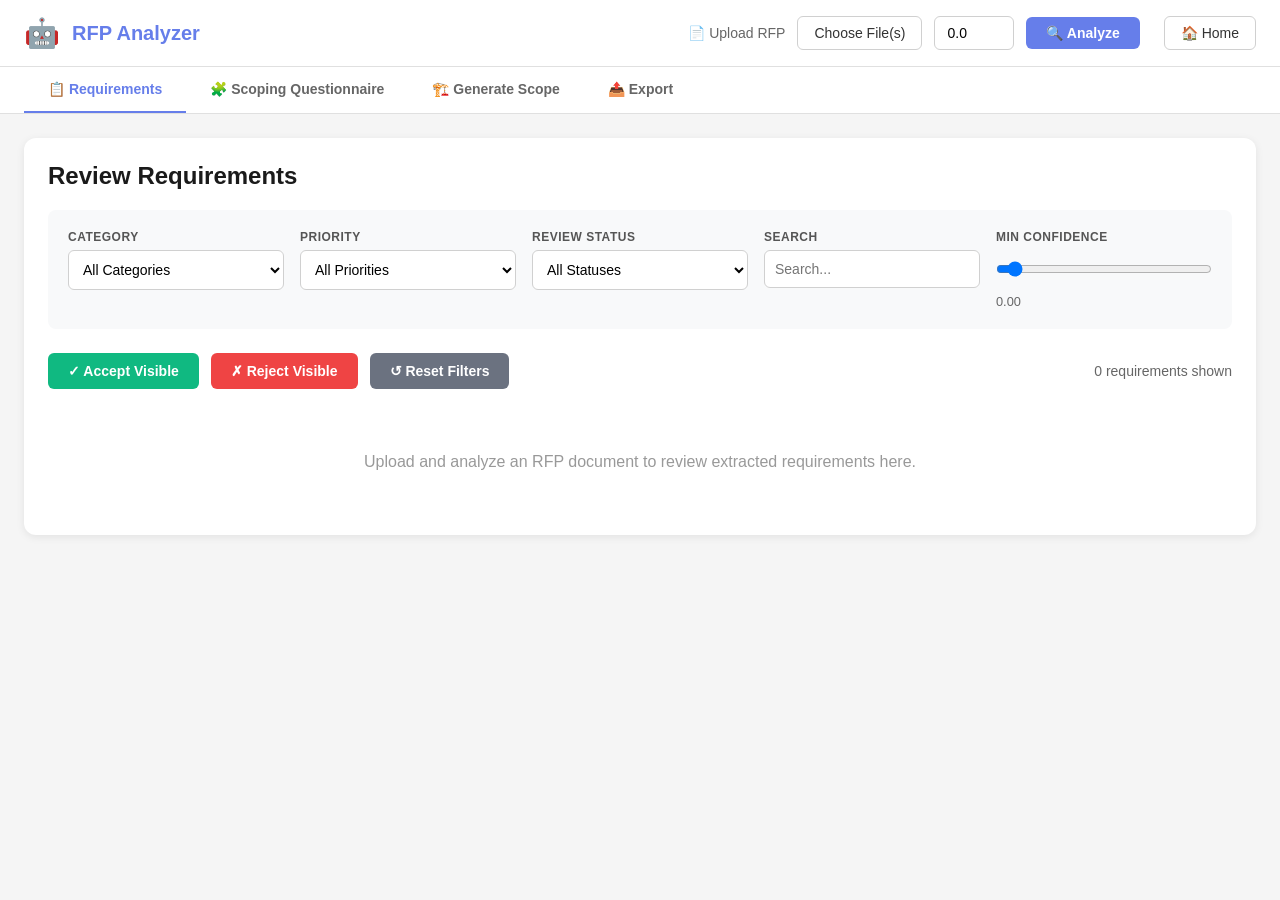
==== rfp-analyzer/rfp_analyzer_direct.html @ 38f770a3 "chore: initial release cleanup — add project scaffolding, remove dev/debug artifacts, update source " ====
﻿
    <!DOCTYPE html>
    <html>
    <head>
        <title>RFP Analyzer</title>
        <meta charset="UTF-8">
        <meta name="viewport" content="width=device-width, initial-scale=1.0">
        <style>
            * { margin: 0; padding: 0; box-sizing: border-box; }
            body {
                font-family: -apple-system, BlinkMacSystemFont, 'Segoe UI', Roboto, Oxygen, Ubuntu, Cantarell, sans-serif;
                background: #f5f5f5;
                min-height: 100vh;
                display: flex;
                flex-direction: column;
            }
            
            /* Top Header Band with Upload Section */
            .top-header {
                background: white;
                border-bottom: 1px solid #e0e0e0;
                padding: 16px 24px;
                box-shadow: 0 2px 4px rgba(0,0,0,0.05);
            }

            .top-header-inner {
                max-width: 1400px;
                margin: 0 auto;
                display: flex;
                align-items: center;
                justify-content: space-between;
                gap: 24px;
                width: 100%;
            }
            
            .logo-section {
                display: flex;
                align-items: center;
                gap: 12px;
            }
            
            .logo-icon {
                font-size: 1.8em;
            }
            
            .logo-text {
                font-size: 1.25em;
                font-weight: 700;
                color: #667eea;
            }
            
            .upload-section {
                display: flex;
                align-items: center;
                gap: 12px;
                flex-wrap: wrap;
                justify-content: flex-start;
                margin-left: auto;
            }
            
            .upload-label {
                font-size: 0.875em;
                color: #666;
                font-weight: 500;
            }
            
            .file-input-wrapper {
                position: relative;
                display: inline-block;
            }
            
            .file-input-btn {
                padding: 8px 16px;
                background: white;
                border: 1px solid #d0d0d0;
                border-radius: 6px;
                cursor: pointer;
                font-size: 0.875em;
                color: #333;
                transition: all 0.2s;
            }
            
            .file-input-btn:hover {
                border-color: #667eea;
                background: #f8f9ff;
            }
            
            .domain-input {
                padding: 8px 12px;
                border: 1px solid #d0d0d0;
                border-radius: 6px;
                font-size: 0.875em;
                width: 120px;
            }
            
            .confidence-input {
                padding: 8px 12px;
                border: 1px solid #d0d0d0;
                border-radius: 6px;
                font-size: 0.875em;
                width: 80px;
            }
            
            .analyze-btn {
                padding: 8px 20px;
                background: #667eea;
                color: white;
                border: none;
                border-radius: 6px;
                cursor: pointer;
                font-size: 0.875em;
                font-weight: 600;
                transition: all 0.2s;
                display: flex;
                align-items: center;
                gap: 6px;
            }
            
            .analyze-btn:hover {
                background: #5568d3;
            }
            
            .analyze-btn:disabled {
                opacity: 0.5;
                cursor: not-allowed;
            }
            
            .home-btn {
                padding: 8px 16px;
                background: white;
                border: 1px solid #d0d0d0;
                border-radius: 6px;
                cursor: pointer;
                font-size: 0.875em;
                color: #333;
                text-decoration: none;
                display: flex;
                align-items: center;
                gap: 6px;
                transition: all 0.2s;
            }
            
            .home-btn:hover {
                border-color: #667eea;
                background: #f8f9ff;
            }
            
            /* Tab Navigation */
            .tab-navigation {
                background: white;
                border-bottom: 1px solid #e0e0e0;
                padding: 0 24px;
            }

            .tab-navigation-inner {
                max-width: 1400px;
                margin: 0 auto;
                display: flex;
                gap: 0;
                width: 100%;
            }
            
            .tab-btn {
                padding: 14px 24px;
                background: none;
                border: none;
                border-bottom: 2px solid transparent;
                cursor: pointer;
                font-size: 0.875em;
                font-weight: 600;
                color: #666;
                transition: all 0.2s;
                display: flex;
                align-items: center;
                gap: 8px;
            }
            
            .tab-btn:hover {
                color: #333;
                background: #f8f9ff;
            }
            
            .tab-btn.active {
                color: #667eea;
                border-bottom-color: #667eea;
            }
            
            /* Main Content Area */
            .main-content {
                flex: 1;
                padding: 24px;
                overflow-y: auto;
            }
            
            .container {
                max-width: 1400px;
                margin: 0 auto;
                background: white;
                border-radius: 12px;
                padding: 24px;
                box-shadow: 0 2px 8px rgba(0,0,0,0.08);
            }
            
            .page-title {
                font-size: 1.5em;
                font-weight: 700;
                color: #1a1a1a;
                margin-bottom: 20px;
            }
            /* Filter Section */
            .filter-section {
                background: #f8f9fa;
                padding: 20px;
                border-radius: 8px;
                margin-bottom: 24px;
                display: grid;
                grid-template-columns: repeat(auto-fit, minmax(200px, 1fr));
                gap: 16px;
            }
            
            .filter-group {
                display: flex;
                flex-direction: column;
                gap: 6px;
            }
            
            .filter-label {
                font-size: 0.75em;
                font-weight: 600;
                color: #555;
                text-transform: uppercase;
                letter-spacing: 0.5px;
            }
            
            .filter-select {
                padding: 10px;
                border: 1px solid #d0d0d0;
                border-radius: 6px;
                font-size: 0.875em;
                background: white;
                cursor: pointer;
            }
            
            .filter-input {
                padding: 10px;
                border: 1px solid #d0d0d0;
                border-radius: 6px;
                font-size: 0.875em;
            }
            
            /* Action Buttons */
            .action-buttons {
                display: flex;
                gap: 12px;
                margin-bottom: 24px;
            }
            
            .action-btn {
                padding: 10px 20px;
                border: none;
                border-radius: 6px;
                font-size: 0.875em;
                font-weight: 600;
                cursor: pointer;
                transition: all 0.2s;
            }
            
            .btn-accept {
                background: #10b981;
                color: white;
            }
            
            .btn-accept:hover {
                background: #059669;
            }
            
            .btn-reject {
                background: #ef4444;
                color: white;
            }
            
            .btn-reject:hover {
                background: #dc2626;
            }
            
            input[type="file"] {
                display: none;
            }
            
            input[type="text"]:focus, input[type="number"]:focus, .filter-select:focus, .filter-input:focus {
                outline: none;
                border-color: #667eea;
                box-shadow: 0 0 0 3px rgba(102, 126, 234, 0.1);
            }
            
            .file-name-badge {
                display: inline-flex;
                align-items: center;
                padding: 5px 14px;
                background: #DCFCE7;
                color: #15803D;
                border: 1px solid #86EFAC;
                border-radius: 12px;
                font-size: 0.8em;
                font-weight: 600;
                max-width: 260px;
                overflow: hidden;
                text-overflow: ellipsis;
                white-space: nowrap;
            }
            .progress-container {
                display: none;
                margin-top: 20px;
                padding: 20px;
                background: #F0FDF4;
                border-radius: 8px;
                border-left: 4px solid #10B981;
            }
            .progress-bar {
                width: 100%;
                height: 32px;
                background: #E5E7EB;
                border-radius: 16px;
                overflow: hidden;
                margin-bottom: 12px;
            }
            .progress-fill {
                height: 100%;
                background: linear-gradient(135deg, #4F46E5 0%, #7C3AED 100%);
                transition: width 0.3s ease;
                display: flex;
                align-items: center;
                justify-content: center;
                color: white;
                font-weight: 600;
                font-size: 13px;
                border-radius: 16px;
            }
            .progress-text {
                text-align: center;
                color: #065F46;
                margin-bottom: 8px;
                font-weight: 600;
                font-size: 14px;
            }
            .results {
                display: none;
                margin-top: 20px;
                padding: 20px;
                background: #F0FDF4;
                border-radius: 8px;
                border-left: 4px solid #10B981;
            }
            .results h2 {
                color: #059669;
                margin-bottom: 12px;
                font-size: 18px;
                font-weight: 600;
            }
            .results p {
                color: #065F46;
                font-size: 14px;
                line-height: 1.5;
            }
            .download-btn {
                display: inline-block;
                margin: 10px 10px 0 0;
                padding: 10px 20px;
                background: #667eea;
                color: white;
                text-decoration: none;
                border-radius: 5px;
                transition: background 0.3s;
            }
            .download-btn:hover {
                background: #764ba2;
            }
            .error {
                display: none;
                margin-top: 20px;
                padding: 15px;
                background: #fee;
                border: 2px solid #fcc;
                border-radius: 8px;
                color: #c33;
            }
            
            /* Layout Grid */
            .main-grid {
                display: grid;
                grid-template-columns: 500px 1fr;
                gap: 30px;
                max-width: 1600px;
                margin: 0 auto;
            }
            
            @media (max-width: 1200px) {
                .main-grid {
                    grid-template-columns: 1fr;
                }
            }
            
            /* HTML Output Viewer - Integrated in Grid */
            .html-output-viewer {
                background: white;
                border-radius: 20px;
                box-shadow: 0 20px 60px rgba(0,0,0,0.3);
                overflow: hidden;
                min-height: 600px;
                display: none;
            }
            .html-output-viewer.show {
                display: block;
            }
            .html-output-header {
                background: linear-gradient(135deg, #667eea 0%, #764ba2 100%);
                color: white;
                padding: 12px 20px;
                cursor: pointer;
                display: flex;
                justify-content: space-between;
                align-items: center;
                user-select: none;
            }
            .html-output-header:hover {
                opacity: 0.9;
            }
            .html-output-title {
                font-weight: 600;
                font-size: 16px;
                display: flex;
                align-items: center;
                gap: 10px;
            }
            .toggle-icon {
                font-size: 24px;
                transition: transform 0.3s ease;
            }
            .html-output-viewer.collapsed .toggle-icon {
                transform: rotate(180deg);
            }
            .html-output-content {
                padding: 20px;
                overflow-y: auto;
                max-height: calc(60vh - 50px);
                background: #f8f9fa;
            }
            .html-output-viewer.collapsed .html-output-content {
                display: none;
            }
            .html-output-iframe {
                width: 100%;
                min-height: 500px;
                border: 2px solid #e0e0e0;
                border-radius: 8px;
                background: white;
            }
            .no-output-message {
                text-align: center;
                color: #999;
                padding: 60px 20px;
                font-size: 1.1em;
            }
            .view-selector {
                display: flex;
                gap: 10px;
                margin-bottom: 15px;
            }
            .view-btn {
                padding: 8px 16px;
                border: 2px solid #667eea;
                background: white;
                color: #667eea;
                border-radius: 5px;
                cursor: pointer;
                font-weight: 600;
                transition: all 0.3s;
            }
            .view-btn.active {
                background: #667eea;
                color: white;
            }
            .view-btn:hover {
                background: #667eea;
                color: white;
            }
        </style>
    </head>
    <body>
        <!-- Top Header Band with Upload Section -->
        <div class="top-header">
            <div class="top-header-inner">
                <div class="logo-section">
                    <span class="logo-icon">🤖</span>
                    <span class="logo-text">RFP Analyzer</span>
                </div>
                
                <form id="uploadForm" class="upload-section">
                    <span class="upload-label">📄 Upload RFP</span>
                    <div class="file-input-wrapper">
                        <label for="fileInput" class="file-input-btn" id="fileInputLabel">
                            Choose File(s)
                        </label>
                        <input type="file" id="fileInput" accept=".pdf,.docx,.txt" multiple required>
                        <span id="fileName" class="file-name-badge" style="display: none;"></span>
                    </div>
                    
                    <input type="number" id="minConfidence" class="confidence-input" value="0.0" min="0" max="1" step="0.1" title="Minimum Confidence (0.0 - 1.0)">
                    <input type="hidden" id="title" value="RFP Analysis">
                    <input type="hidden" id="orgContext" value="">
                    <input type="hidden" id="isSapOpp" value="false">
                    
                    <button type="submit" id="analyzeBtn" class="analyze-btn">
                        🔍 Analyze
                    </button>
                </form>
                
                <a href="/" class="home-btn">
                    🏠 Home
                </a>
            </div>
        </div>
        
        <!-- Tab Navigation -->
        <div class="tab-navigation">
            <div class="tab-navigation-inner">
                <button class="tab-btn active" data-tab="requirements">
                    📋 Requirements
                </button>
                <button class="tab-btn" data-tab="scoping">
                    🧩 Scoping Questionnaire
                </button>
                <button class="tab-btn" data-tab="architecture">
                    🏗️ Generate Scope
                </button>
                <button class="tab-btn" data-tab="export">
                    📤 Export
                </button>
            </div>
        </div>
        
        <!-- Main Content Area -->
        <div class="main-content">
            <div class="container">
                <!-- Requirements Tab Content -->
                <div id="requirements-tab" class="tab-content">
                    <h2 class="page-title">Review Requirements</h2>
                    
                    <!-- Filter Section -->
                    <div class="filter-section">
                        <div class="filter-group">
                            <label class="filter-label">Category</label>
                            <select class="filter-select" id="categoryFilter">
                                <option value="all">All Categories</option>
                                <option value="functional">Functional</option>
                                <option value="non_functional">Non-Functional</option>
                                <option value="compliance">Compliance</option>
                                <option value="ambiguity">Ambiguity</option>
                                <option value="risk">Risk</option>
                            </select>
                        </div>
                        
                        <div class="filter-group">
                            <label class="filter-label">Priority</label>
                            <select class="filter-select" id="priorityFilter">
                                <option value="all">All Priorities</option>
                                <option value="must">Must</option>
                                <option value="should">Should</option>
                                <option value="could">Could</option>
                                <option value="wont">Won't</option>
                            </select>
                        </div>
                        
                        <div class="filter-group">
                            <label class="filter-label">Review Status</label>
                            <select class="filter-select" id="statusFilter">
                                <option value="all">All Statuses</option>
                                <option value="pending">Pending</option>
                                <option value="accepted">Accepted</option>
                                <option value="modified">Modified</option>
                                <option value="rejected">Rejected</option>
                            </select>
                        </div>
                        
                        <div class="filter-group">
                            <label class="filter-label">Search</label>
                            <input type="text" class="filter-input" id="searchInput" placeholder="Search...">
                        </div>

                        <div class="filter-group">
                            <label class="filter-label">Min Confidence</label>
                            <input type="range" class="filter-input" id="confidenceFilter" min="0" max="1" step="0.05" value="0">
                            <span id="confidenceValue" style="font-size: 0.8em; color: #666;">0.00</span>
                        </div>
                    </div>
                    
                    <!-- Action Buttons -->
                    <div class="action-buttons" style="justify-content: space-between; align-items: center; flex-wrap: wrap;">
                        <div style="display: flex; gap: 12px; flex-wrap: wrap;">
                            <button class="action-btn btn-accept" id="acceptVisibleBtn">✓ Accept Visible</button>
                            <button class="action-btn btn-reject" id="rejectVisibleBtn">✗ Reject Visible</button>
                            <button class="action-btn" id="resetFiltersBtn" style="background: #6B7280; color: white;">↺ Reset Filters</button>
                        </div>
                        <div style="font-size: 0.875em; color: #666;">
                            <span id="filterSummary">0 requirements shown</span>
                        </div>
                    </div>
                    
                    <!-- Progress Container -->
                    <div class="progress-container" id="progressContainer">
                        <div class="progress-text" id="progressText">Initializing...</div>
                        <div class="progress-bar">
                            <div class="progress-fill" id="progressFill" style="width: 0%">0%</div>
                        </div>
                        <div class="progress-text" id="stepText"></div>
                        <div class="progress-text" id="statusDetailText" style="font-weight: 500; color: #374151;"></div>
                        <div class="progress-text" id="elapsedTimeText" style="font-weight: 500; color: #6B7280; font-size: 13px;"></div>
                    </div>
                    
                    <!-- Phase 0 Conflict Banner (shown only when conflicts exist) -->
                    <div id="phase0Banner" style="display:none; margin-bottom:16px; padding:14px 18px; background:#FFF7ED; border:1px solid #FED7AA; border-left:4px solid #F97316; border-radius:8px; font-size:0.875em; color:#7C2D12;">
                        <strong>⚠️ Phase 0: Cross-document conflicts detected</strong>
                        <div id="phase0BannerBody" style="margin-top:6px; line-height:1.6;"></div>
                    </div>

                    <!-- Results -->
                    <div class="results" id="results">
                        <h2>✅ Analysis Complete!</h2>
                        <p>Your RFP has been analyzed successfully. Review and edit requirements, click <strong>Save Changes</strong>, then use the <strong>Export</strong> tab when you are satisfied.</p>
                    </div>
                    
                    <!-- Error Display -->
                    <div class="error" id="error"></div>
                    
                    <!-- Requirements List -->
                    <div id="requirementsList" style="margin-top: 20px;">
                        <p id="requirementsEmptyState" style="text-align: center; color: #999; padding: 40px;">
                            Upload and analyze an RFP document to review extracted requirements here.
                        </p>
                    </div>
                </div>
                
                <!-- Scoping Questionnaire Tab Content (iframe to Scoping Architect) -->
                <div id="scoping-tab" class="tab-content" style="display: none;">
                    <h2 class="page-title">Scoping Questionnaire</h2>
                    <p style="color: #666; margin-bottom: 16px;">
                        Configure your architecture preferences below. Once an RFP analysis is complete, use the
                        <strong>Generate Scope</strong> tab to generate the architecture scope.
                    </p>
                    <div id="scopingArchitectStatus" style="display:none; margin-bottom:12px; padding:10px 14px; border-radius:6px; font-size:0.85em;"></div>
                    <iframe id="scopingArchitectFrame"
                            src="http://localhost:8001/"
                            style="width: 100%; height: 820px; border: 1px solid #e0e0e0; border-radius: 8px; background: #fafafa;"
                            title="Scoping Architect Preferences Form">
                    </iframe>
                </div>

                <!-- Generate Scope Tab Content (Phase 1.5 + Phase 2) -->
                <div id="architecture-tab" class="tab-content" style="display: none;">
                    <h2 class="page-title">Generate Scope</h2>

                    <!-- Service health notice -->
                    <div id="scopingHealthBanner" style="display:none; margin-bottom:16px; padding:12px 16px; border-radius:6px; font-size:0.875em;"></div>

                    <!-- Preferences panel (collapsed inline form for quick overrides) -->
                    <div style="background:#F9FAFB; border:1px solid #E5E7EB; border-radius:10px; padding:20px; margin-bottom:20px;">
                        <h3 style="font-size:1em; font-weight:600; margin-bottom:14px; color:#1f2328;">Architecture Preferences</h3>
                        <div style="display:grid; grid-template-columns:repeat(auto-fit, minmax(180px,1fr)); gap:12px;">
                            <div>
                                <label style="font-size:0.75em; font-weight:600; color:#555; text-transform:uppercase; letter-spacing:.5px; display:block; margin-bottom:4px;">Build Approach</label>
                                <select id="pref_approach" style="width:100%; padding:8px 10px; border:1px solid #D1D5DB; border-radius:6px; font-size:0.875em; background:white;">
                                    <option value="greenfield">Greenfield</option>
                                    <option value="packaged">Packaged (SAP/ERP)</option>
                                    <option value="extend">Extend Existing</option>
                                    <option value="hybrid">Hybrid</option>
                                </select>
                            </div>
                            <div>
                                <label style="font-size:0.75em; font-weight:600; color:#555; text-transform:uppercase; letter-spacing:.5px; display:block; margin-bottom:4px;">Deployment</label>
                                <select id="pref_deployment" style="width:100%; padding:8px 10px; border:1px solid #D1D5DB; border-radius:6px; font-size:0.875em; background:white;">
                                    <option value="cloud">Cloud</option>
                                    <option value="on_prem">On-Premises</option>
                                    <option value="hybrid">Hybrid</option>
                                    <option value="saas">SaaS</option>
                                </select>
                            </div>
                            <div>
                                <label style="font-size:0.75em; font-weight:600; color:#555; text-transform:uppercase; letter-spacing:.5px; display:block; margin-bottom:4px;">Cloud Provider</label>
                                <select id="pref_cloud" style="width:100%; padding:8px 10px; border:1px solid #D1D5DB; border-radius:6px; font-size:0.875em; background:white;">
                                    <option value="">No Preference</option>
                                    <option value="aws">AWS</option>
                                    <option value="azure">Azure</option>
                                    <option value="gcp">GCP</option>
                                    <option value="ibm_cloud">IBM Cloud</option>
                                </select>
                            </div>
                            <div>
                                <label style="font-size:0.75em; font-weight:600; color:#555; text-transform:uppercase; letter-spacing:.5px; display:block; margin-bottom:4px;">Compliance</label>
                                <select id="pref_compliance" style="width:100%; padding:8px 10px; border:1px solid #D1D5DB; border-radius:6px; font-size:0.875em; background:white;" multiple size="3">
                                    <option value="pci_dss">PCI DSS</option>
                                    <option value="gdpr">GDPR</option>
                                    <option value="hipaa">HIPAA</option>
                                    <option value="soc2">SOC 2</option>
                                    <option value="iso27001">ISO 27001</option>
                                    <option value="none">None</option>
                                </select>
                            </div>
                            <div>
                                <label style="font-size:0.75em; font-weight:600; color:#555; text-transform:uppercase; letter-spacing:.5px; display:block; margin-bottom:4px;">Timeline</label>
                                <select id="pref_timeline" style="width:100%; padding:8px 10px; border:1px solid #D1D5DB; border-radius:6px; font-size:0.875em; background:white;">
                                    <option value="">Not specified</option>
                                    <option value="aggressive">Aggressive (fast)</option>
                                    <option value="phased">Phased delivery</option>
                                    <option value="conservative">Conservative</option>
                                </select>
                            </div>
                            <div>
                                <label style="font-size:0.75em; font-weight:600; color:#555; text-transform:uppercase; letter-spacing:.5px; display:block; margin-bottom:4px;">Project Name</label>
                                <input type="text" id="pref_project_name" placeholder="e.g. My RFP Platform"
                                    style="width:100%; padding:8px 10px; border:1px solid #D1D5DB; border-radius:6px; font-size:0.875em;">
                            </div>
                        </div>
                        <div style="margin-top:12px; display:flex; gap:10px; flex-wrap:wrap;">
                            <button id="generateScopeBtn" class="action-btn" style="background:#667eea; color:white;" disabled>
                                🏗️ Generate Architecture Scope
                            </button>
                            <button id="openBridgeBtn" class="action-btn" style="background:#7c5cd8; color:white;">
                                🌉 Open RFP-to-GSE Bridge
                            </button>
                            <div id="scopingSpinner" style="display:none; align-items:center; gap:8px; font-size:0.875em; color:#667eea;">
                                <span style="animation:spin 1s linear infinite; display:inline-block;">⏳</span>
                                Running Phase 1.5 enrichment + Phase 2 architecture design…
                            </div>
                        </div>
                    </div>

                    <!-- Architecture Output -->
                    <div id="architectureOutput" style="display:none;">
                        <!-- Summary Cards -->
                        <div id="archSummaryCards" style="display:grid; grid-template-columns:repeat(auto-fit,minmax(140px,1fr)); gap:12px; margin-bottom:20px;"></div>

                        <!-- Architecture Pattern -->
                        <div id="archPatternBox" style="background:#EEF2FF; border:1px solid #C7D2FE; border-radius:8px; padding:16px; margin-bottom:20px; display:none;">
                            <div style="font-size:0.75em; font-weight:600; color:#4338CA; text-transform:uppercase; letter-spacing:.5px; margin-bottom:4px;">Recommended Pattern</div>
                            <div id="archPatternText" style="font-size:1em; font-weight:600; color:#312E81;"></div>
                            <div id="archRationaleText" style="font-size:0.875em; color:#4338CA; margin-top:4px;"></div>
                        </div>

                        <!-- Components Table -->
                        <div style="margin-bottom:20px;">
                            <h3 style="font-size:1em; font-weight:600; margin-bottom:12px; color:#1f2328;">Components & Story Points</h3>
                            <div style="overflow-x:auto; border:1px solid #E5E7EB; border-radius:8px;">
                                <table id="archComponentsTable" style="width:100%; border-collapse:collapse; min-width:800px;">
                                    <thead style="background:#F9FAFB;">
                                        <tr>
                                            <th style="text-align:left; padding:10px 12px; border-bottom:1px solid #E5E7EB; font-size:0.78em; text-transform:uppercase; color:#6B7280;">Component</th>
                                            <th style="text-align:left; padding:10px 12px; border-bottom:1px solid #E5E7EB; font-size:0.78em; text-transform:uppercase; color:#6B7280;">Type</th>
                                            <th style="text-align:left; padding:10px 12px; border-bottom:1px solid #E5E7EB; font-size:0.78em; text-transform:uppercase; color:#6B7280;">Module</th>
                                            <th style="text-align:left; padding:10px 12px; border-bottom:1px solid #E5E7EB; font-size:0.78em; text-transform:uppercase; color:#6B7280;">Complexity</th>
                                            <th style="text-align:left; padding:10px 12px; border-bottom:1px solid #E5E7EB; font-size:0.78em; text-transform:uppercase; color:#6B7280;">Story Pts (Lo/Mid/Hi)</th>
                                            <th style="text-align:left; padding:10px 12px; border-bottom:1px solid #E5E7EB; font-size:0.78em; text-transform:uppercase; color:#6B7280;">Requirements</th>
                                        </tr>
                                    </thead>
                                    <tbody id="archComponentsBody"></tbody>
                                </table>
                            </div>
                        </div>

                        <!-- Risks -->
                        <div id="archRisksSection" style="display:none; margin-bottom:20px;">
                            <h3 style="font-size:1em; font-weight:600; margin-bottom:12px; color:#1f2328;">Risks</h3>
                            <div id="archRisksList"></div>
                        </div>

                        <!-- Export Architecture -->
                        <div style="display:flex; gap:10px; flex-wrap:wrap; padding-top:10px; border-top:1px solid #E5E7EB;">
                            <button id="exportArchMdBtn" class="action-btn" style="background:#059669; color:white;">📄 Architecture Markdown</button>
                            <button id="exportArchJsonBtn" class="action-btn" style="background:#2563EB; color:white;">🔧 Architecture JSON</button>
                        </div>
                    </div>

                    <div id="architectureError" style="display:none; padding:14px; background:#FEF2F2; border:1px solid #FECACA; border-radius:8px; color:#991B1B; font-size:0.875em;"></div>
                </div>

                <!-- Export Tab Content -->
                <div id="export-tab" class="tab-content" style="display: none;">
                    <h2 class="page-title">Export</h2>
                    <div style="background: #F9FAFB; border: 1px solid #E5E7EB; border-radius: 10px; padding: 20px;">
                        <p id="exportStatusMessage" style="color: #666; margin-bottom: 16px;">
                            Complete an analysis, review the requirements, and save your changes before exporting.
                        </p>
                        <div style="display: flex; gap: 12px; flex-wrap: wrap;">
                            <a href="#" id="downloadMarkdown" class="download-btn" target="_blank" style="pointer-events: none; opacity: 0.5;">📄 Markdown</a>
                            <a href="#" id="downloadExcel" class="download-btn" target="_blank" style="pointer-events: none; opacity: 0.5;">📊 Excel</a>
                            <a href="#" id="downloadJson" class="download-btn" target="_blank" style="pointer-events: none; opacity: 0.5;">🔧 JSON</a>
                            <button id="showHtmlOutputBtn" class="download-btn" style="background: #27AE60; border: none; cursor: not-allowed; opacity: 0.5;" disabled>👁️ Show HTML Output</button>
                        </div>
                    </div>
                </div>
            </div>
        </div>
            
        <script>
            const fileInput = document.getElementById('fileInput');
            const fileName = document.getElementById('fileName');
            const uploadForm = document.getElementById('uploadForm');
            const analyzeBtn = document.getElementById('analyzeBtn');
            const progressContainer = document.getElementById('progressContainer');
            const progressFill = document.getElementById('progressFill');
            const progressText = document.getElementById('progressText');
            const stepText = document.getElementById('stepText');
            const statusDetailText = document.getElementById('statusDetailText');
            const elapsedTimeText = document.getElementById('elapsedTimeText');
            const results = document.getElementById('results');
            const errorDiv = document.getElementById('error');
            
            // HTML Viewer variables
            let currentJobId = null;
            let allRequirements = [];
            let filteredRequirements = [];
            let hasUnsavedChanges = false;
            let hasSavedRequirements = false;
            let analysisStartedAt = null;
            let currentPhase0Meta = null;

            function renderPhase0Banner(phase0Meta) {
                const banner = document.getElementById('phase0Banner');
                const body = document.getElementById('phase0BannerBody');
                if (!phase0Meta || !phase0Meta.phase0_conflict_count) {
                    banner.style.display = 'none';
                    return;
                }
                const conflicts = phase0Meta.phase0_conflicts || [];
                const docsNeedingReview = phase0Meta.phase0_docs_needing_review || [];
                let html = `<strong>${phase0Meta.phase0_conflict_count} conflict(s)</strong> found across ${(phase0Meta.phase0_docs || []).length} document(s).`;
                if (conflicts.length) {
                    html += '<ul style="margin:6px 0 0 16px;">';
                    conflicts.forEach(c => {
                        const sev = c.severity ? ` [${c.severity}]` : '';
                        html += `<li><strong>${c.conflict_id}${sev}</strong>: ${escapeHtml(c.description)} <em>(${(c.source_documents || []).join(', ')})</em></li>`;
                    });
                    html += '</ul>';
                }
                if (docsNeedingReview.length) {
                    html += `<div style="margin-top:6px;">Documents flagged for manual review: ${docsNeedingReview.map(d => `<code>${escapeHtml(d)}</code>`).join(', ')}</div>`;
                }
                body.innerHTML = html;
                banner.style.display = 'block';
            }
            
            // Tab Switching
            document.querySelectorAll('.tab-btn').forEach(btn => {
                btn.addEventListener('click', () => {
                    // Remove active class from all tabs
                    document.querySelectorAll('.tab-btn').forEach(b => b.classList.remove('active'));
                    document.querySelectorAll('.tab-content').forEach(c => c.style.display = 'none');
                    
                    // Add active class to clicked tab
                    btn.classList.add('active');
                    const tabId = btn.getAttribute('data-tab') + '-tab';
                    document.getElementById(tabId).style.display = 'block';
                });
            });
            
            function escapeHtml(value) {
                return String(value ?? '')
                    .replace(/&/g, '&amp;')
                    .replace(/</g, '&lt;')
                    .replace(/>/g, '&gt;')
                    .replace(/"/g, '&quot;')
                    .replace(/'/g, '&#39;');
            }


            function formatConfidence(value) {
                const num = Number(value ?? 0);
                return Number.isFinite(num) ? num.toFixed(2) : '0.00';
            }

            function updateFilterSummary() {
                const summary = document.getElementById('filterSummary');
                summary.textContent = `${filteredRequirements.length} of ${allRequirements.length} requirements shown`;
            }

            function setExportEnabled(enabled) {
                ['downloadMarkdown', 'downloadExcel', 'downloadJson'].forEach((id) => {
                    const element = document.getElementById(id);
                    element.style.pointerEvents = enabled ? 'auto' : 'none';
                    element.style.opacity = enabled ? '1' : '0.5';
                });

                const htmlBtn = document.getElementById('showHtmlOutputBtn');
                htmlBtn.disabled = !enabled;
                htmlBtn.style.cursor = enabled ? 'pointer' : 'not-allowed';
                htmlBtn.style.opacity = enabled ? '1' : '0.5';
            }

            function updateSaveState() {
                const saveBtn = document.getElementById('saveRequirementsBtn');
                const saveStatus = document.getElementById('saveStatus');
                const exportStatusMessage = document.getElementById('exportStatusMessage');

                if (!exportStatusMessage) {
                    return;
                }

                if (!saveBtn || !saveStatus) {
                    exportStatusMessage.textContent = 'Review the requirements table to enable saving, then export once changes are saved.';
                    exportStatusMessage.style.color = '#666';
                    setExportEnabled(false);
                    return;
                }

                if (!currentJobId || allRequirements.length === 0) {
                    saveBtn.disabled = true;
                    saveBtn.textContent = '💾 Save Changes';
                    saveStatus.textContent = 'No analysis loaded';
                    saveStatus.style.color = '#6B7280';
                    exportStatusMessage.textContent = 'Complete an analysis, review the requirements, and save your changes before exporting.';
                    exportStatusMessage.style.color = '#666';
                    setExportEnabled(false);
                    return;
                }

                if (hasUnsavedChanges) {
                    saveBtn.disabled = false;
                    saveBtn.textContent = '💾 Save Changes';
                    saveStatus.textContent = 'Unsaved changes';
                    saveStatus.style.color = '#B45309';
                    exportStatusMessage.textContent = 'You have unsaved edits. Save changes before exporting updated requirements.';
                    exportStatusMessage.style.color = '#B45309';
                    setExportEnabled(false);
                    return;
                }

                if (hasSavedRequirements) {
                    saveBtn.disabled = true;
                    saveBtn.textContent = '✅ Saved';
                    saveStatus.textContent = 'All changes saved';
                    saveStatus.style.color = '#059669';
                    exportStatusMessage.textContent = 'Exports will use your latest saved requirement edits.';
                    exportStatusMessage.style.color = '#059669';
                    setExportEnabled(true);
                    return;
                }

                saveBtn.disabled = true;
                saveBtn.textContent = '💾 Save Changes';
                saveStatus.textContent = 'No saved review state yet';
                saveStatus.style.color = '#6B7280';
                exportStatusMessage.textContent = 'Review the requirements and click Save Changes before exporting.';
                exportStatusMessage.style.color = '#666';
                setExportEnabled(false);
            }

            function markDirty() {
                hasUnsavedChanges = true;
                hasSavedRequirements = false;
                errorDiv.style.display = 'none';
                updateSaveState();
            }

            function getCurrentFilters() {
                return {
                    category: document.getElementById('categoryFilter').value,
                    priority: document.getElementById('priorityFilter').value,
                    status: document.getElementById('statusFilter').value,
                    search: document.getElementById('searchInput').value.trim().toLowerCase(),
                    minConfidence: Number(document.getElementById('confidenceFilter').value || 0)
                };
            }

            function applyFiltersAndRender() {
                const filters = getCurrentFilters();

                filteredRequirements = allRequirements.filter((req) => {
                    const matchesCategory = filters.category === 'all' || (req.category || '') === filters.category;
                    const matchesPriority = filters.priority === 'all' || (req.priority || '') === filters.priority;
                    const matchesStatus = filters.status === 'all' || (req.review_status || 'pending') === filters.status;
                    const matchesConfidence = Number(req.confidence || 0) >= filters.minConfidence;
                    const haystack = `${req.id || ''} ${req.title || ''} ${req.description || ''} ${req.source_section || ''}`.toLowerCase();
                    const matchesSearch = !filters.search || haystack.includes(filters.search);

                    return matchesCategory && matchesPriority && matchesStatus && matchesConfidence && matchesSearch;
                });

                renderRequirements(filteredRequirements);
                updateFilterSummary();
            }

            function updateRequirement(requirementId, field, value) {
                const req = allRequirements.find((item) => (item.id || '') === (requirementId || ''));
                if (!req) return;

                req[field] = value;

                if (field !== 'review_status' && req.review_status === 'pending') {
                    req.review_status = 'modified';
                }

                markDirty();
                applyFiltersAndRender();
            }

            function renderSelectEditor(requirementId, field, value, options) {
                return `
                    <select
                        onchange="updateRequirement('${escapeHtml(requirementId)}', '${field}', this.value)"
                        style="width: 100%; padding: 6px 8px; border: 1px solid #D1D5DB; border-radius: 6px; font-size: 0.85rem; background: white;"
                    >
                        ${options.map(option => `
                            <option value="${escapeHtml(option.value)}" ${option.value === value ? 'selected' : ''}>
                                ${escapeHtml(option.label)}
                            </option>
                        `).join('')}
                    </select>
                `;
            }

            function renderRequirements(requirements) {
                const container = document.getElementById('requirementsList');
                const emptyState = document.getElementById('requirementsEmptyState');

                if (!requirements || requirements.length === 0) {
                    container.innerHTML = `
                        <p style="text-align: center; color: #999; padding: 40px;">
                            No requirements matched the current filters.
                        </p>
                    `;
                    updateFilterSummary();
                    return;
                }

                if (emptyState) {
                    emptyState.remove();
                }

                const categoryOptions = [
                    { value: 'functional', label: 'Functional' },
                    { value: 'non_functional', label: 'Non-Functional' },
                    { value: 'compliance', label: 'Compliance' },
                    { value: 'ambiguity', label: 'Ambiguity' },
                    { value: 'risk', label: 'Risk' }
                ];

                const priorityOptions = [
                    { value: 'must', label: 'Must' },
                    { value: 'should', label: 'Should' },
                    { value: 'could', label: 'Could' },
                    { value: 'wont', label: 'Won’t' }
                ];

                const statusOptions = [
                    { value: 'pending', label: 'Pending' },
                    { value: 'accepted', label: 'Accepted' },
                    { value: 'modified', label: 'Modified' },
                    { value: 'rejected', label: 'Rejected' }
                ];

                const rows = requirements.map((req, index) => {
                    const requirementId = req.id || `REQ-${String(index + 1).padStart(3, '0')}`;
                    const title = req.title || `Requirement ${index + 1}`;
                    const description = req.description || '';
                    const category = req.category || 'functional';
                    const priority = req.priority || 'must';
                    const reviewStatus = req.review_status || 'pending';
                    const confidence = formatConfidence(req.confidence);
                    const sourceSection = req.source_section || '—';
                    const pageRef = req.page_ref || '—';
                    const notes = req.reviewer_notes || '';

                    return `
                        <tr>
                            <td style="padding: 10px; border-bottom: 1px solid #E5E7EB; vertical-align: top;">${escapeHtml(requirementId)}</td>
                            <td style="padding: 10px; border-bottom: 1px solid #E5E7EB; vertical-align: top;">${renderSelectEditor(requirementId, 'category', category, categoryOptions)}</td>
                            <td style="padding: 10px; border-bottom: 1px solid #E5E7EB; vertical-align: top;">
                                <div style="font-weight: 600; color: #111827; margin-bottom: 6px;">${escapeHtml(title)}</div>
                                <div style="color: #4B5563; line-height: 1.5;">${escapeHtml(description)}</div>
                                <div style="margin-top: 8px; font-size: 0.8rem; color: #6B7280;">
                                    <strong>Source:</strong> ${escapeHtml(sourceSection)} &nbsp;|&nbsp;
                                    <strong>Page:</strong> ${escapeHtml(pageRef)} &nbsp;|&nbsp;
                                    <strong>Ambiguous:</strong> ${req.ambiguity_flag ? 'Yes' : 'No'}
                                </div>
                            </td>
                            <td style="padding: 10px; border-bottom: 1px solid #E5E7EB; vertical-align: top;">${renderSelectEditor(requirementId, 'priority', priority, priorityOptions)}</td>
                            <td style="padding: 10px; border-bottom: 1px solid #E5E7EB; vertical-align: top;">
                                <input
                                    type="number"
                                    min="0"
                                    max="1"
                                    step="0.05"
                                    value="${escapeHtml(confidence)}"
                                    onchange="updateRequirement('${escapeHtml(requirementId)}', 'confidence', Number(this.value))"
                                    style="width: 90px; padding: 6px 8px; border: 1px solid #D1D5DB; border-radius: 6px; font-size: 0.85rem;"
                                >
                            </td>
                            <td style="padding: 10px; border-bottom: 1px solid #E5E7EB; vertical-align: top;">${renderSelectEditor(requirementId, 'review_status', reviewStatus, statusOptions)}</td>
                            <td style="padding: 10px; border-bottom: 1px solid #E5E7EB; vertical-align: top;">
                                <textarea
                                    onchange="updateRequirement('${escapeHtml(requirementId)}', 'reviewer_notes', this.value)"
                                    placeholder="Add reviewer notes..."
                                    style="width: 100%; min-width: 220px; min-height: 72px; padding: 8px 10px; border: 1px solid #D1D5DB; border-radius: 8px; font-size: 0.9rem; resize: vertical;"
                                >${escapeHtml(notes)}</textarea>
                            </td>
                        </tr>
                    `;
                }).join('');

                container.innerHTML = `
                    <div style="display: flex; justify-content: space-between; align-items: center; gap: 16px; flex-wrap: wrap; margin-bottom: 16px;">
                        <div id="saveStatus" style="font-size: 0.9rem; font-weight: 600; color: #6B7280;">No analysis loaded</div>
                        <button id="saveRequirementsBtn" type="button" class="action-btn" style="background: #2563EB; color: white;" disabled>💾 Save Changes</button>
                    </div>
                    <div style="overflow-x: auto; border: 1px solid #E5E7EB; border-radius: 10px; background: white;">
                        <table style="width: 100%; border-collapse: collapse; min-width: 1200px;">
                            <thead style="background: #F9FAFB;">
                                <tr>
                                    <th style="text-align: left; padding: 12px 10px; border-bottom: 1px solid #E5E7EB; font-size: 0.78rem; text-transform: uppercase; color: #6B7280;">ID</th>
                                    <th style="text-align: left; padding: 12px 10px; border-bottom: 1px solid #E5E7EB; font-size: 0.78rem; text-transform: uppercase; color: #6B7280;">Category</th>
                                    <th style="text-align: left; padding: 12px 10px; border-bottom: 1px solid #E5E7EB; font-size: 0.78rem; text-transform: uppercase; color: #6B7280;">Requirement</th>
                                    <th style="text-align: left; padding: 12px 10px; border-bottom: 1px solid #E5E7EB; font-size: 0.78rem; text-transform: uppercase; color: #6B7280;">Priority</th>
                                    <th style="text-align: left; padding: 12px 10px; border-bottom: 1px solid #E5E7EB; font-size: 0.78rem; text-transform: uppercase; color: #6B7280;">Confidence</th>
                                    <th style="text-align: left; padding: 12px 10px; border-bottom: 1px solid #E5E7EB; font-size: 0.78rem; text-transform: uppercase; color: #6B7280;">Review Status</th>
                                    <th style="text-align: left; padding: 12px 10px; border-bottom: 1px solid #E5E7EB; font-size: 0.78rem; text-transform: uppercase; color: #6B7280;">Reviewer Notes</th>
                                </tr>
                            </thead>
                            <tbody>
                                ${rows}
                            </tbody>
                        </table>
                    </div>
                `;

                const saveBtn = document.getElementById('saveRequirementsBtn');
                if (saveBtn) {
                    saveBtn.addEventListener('click', async () => {
                        try {
                            await saveRequirements(true);
                        } catch (error) {
                            errorDiv.textContent = 'Save failed: ' + error.message;
                            errorDiv.style.display = 'block';
                        }
                    });
                }

                updateFilterSummary();
            }

            async function saveRequirements(showSuccess = false) {
                if (!currentJobId) return;

                const saveBtn = document.getElementById('saveRequirementsBtn');
                saveBtn.disabled = true;
                saveBtn.textContent = '⏳ Saving...';

                const response = await fetch(`/api/requirements/${currentJobId}`, {
                    method: 'PUT',
                    headers: {
                        'Content-Type': 'application/json'
                    },
                    body: JSON.stringify({ requirements: allRequirements })
                });

                const data = await response.json();
                if (!response.ok) {
                    saveBtn.textContent = '💾 Save Changes';
                    throw new Error(data.detail || 'Failed to save requirement changes');
                }

                hasUnsavedChanges = false;
                hasSavedRequirements = true;
                updateSaveState();

                if (showSuccess) {
                    errorDiv.style.display = 'none';
                }

                return data;
            }

            async function bulkUpdateVisible(status) {
                filteredRequirements.forEach((req) => {
                    req.review_status = status;
                    const original = allRequirements.find((item) => (item.id || '') === (req.id || '') && item.title === req.title && item.description === req.description);
                    if (original) {
                        original.review_status = status;
                    }
                });

                markDirty();
                applyFiltersAndRender();
            }

            function resetFilters() {
                document.getElementById('categoryFilter').value = 'all';
                document.getElementById('priorityFilter').value = 'all';
                document.getElementById('statusFilter').value = 'all';
                document.getElementById('searchInput').value = '';
                document.getElementById('confidenceFilter').value = '0';
                document.getElementById('confidenceValue').textContent = '0.00';
                applyFiltersAndRender();
            }

            async function loadRequirements(jobId) {
                const container = document.getElementById('requirementsList');
                container.innerHTML = `
                    <p style="text-align: center; color: #6B7280; padding: 40px;">
                        Loading extracted requirements...
                    </p>
                `;

                try {
                    let requirements = [];

                    const response = await fetch(`/api/download/${jobId}/json`);
                    if (response.ok) {
                        const data = await response.json();
                        requirements = Array.isArray(data?.requirements)
                            ? data.requirements
                            : Array.isArray(data)
                                ? data
                                : [];
                    } else {
                        const statusResponse = await fetch(`/api/status/${jobId}`);
                        const statusData = await statusResponse.json();
                        requirements = Array.isArray(statusData?.requirements_state)
                            ? statusData.requirements_state
                            : [];
                    }

                    allRequirements = requirements.map((req, index) => ({
                        ...req,
                        id: req.id || `REQ-${String(index + 1).padStart(3, '0')}`,
                        review_status: req.review_status || 'pending',
                        reviewer_notes: req.reviewer_notes || ''
                    }));

                    filteredRequirements = [...allRequirements];
                    hasUnsavedChanges = false;
                    hasSavedRequirements = allRequirements.length > 0;
                    applyFiltersAndRender();
                    updateSaveState();
                } catch (error) {
                    container.innerHTML = `
                        <p style="text-align: center; color: #c33; padding: 40px;">
                            Failed to load extracted requirements: ${escapeHtml(error.message)}
                        </p>
                    `;
                }
            }

            // HTML Viewer function
            function showHtmlOutput(jobId) {
                if (!jobId || hasUnsavedChanges || !hasSavedRequirements) {
                    return;
                }
                currentJobId = jobId;
                const url = `/api/download/${jobId}/html_module`;
                window.open(url, '_blank');
            }
            
            document.getElementById('categoryFilter').addEventListener('change', applyFiltersAndRender);
            document.getElementById('priorityFilter').addEventListener('change', applyFiltersAndRender);
            document.getElementById('statusFilter').addEventListener('change', applyFiltersAndRender);
            document.getElementById('searchInput').addEventListener('input', applyFiltersAndRender);
            document.getElementById('confidenceFilter').addEventListener('input', (e) => {
                document.getElementById('confidenceValue').textContent = Number(e.target.value).toFixed(2);
                applyFiltersAndRender();
            });
            document.getElementById('acceptVisibleBtn').addEventListener('click', async () => {
                try {
                    await bulkUpdateVisible('accepted');
                } catch (error) {
                    errorDiv.textContent = `Update failed: ${error.message}`;
                    errorDiv.style.display = 'block';
                }
            });
            document.getElementById('rejectVisibleBtn').addEventListener('click', async () => {
                try {
                    await bulkUpdateVisible('rejected');
                } catch (error) {
                    errorDiv.textContent = `Update failed: ${error.message}`;
                    errorDiv.style.display = 'block';
                }
            });
            document.getElementById('resetFiltersBtn').addEventListener('click', resetFilters);

            // File input handler — update badge + label + title when file(s) selected
            fileInput.addEventListener('change', (e) => {
                console.log('[fileInput change] fired, files:', e.target.files.length);
                const count = e.target.files.length;
                const label = document.getElementById('fileInputLabel');
                const titleInput = document.getElementById('title');
                const badge = document.getElementById('fileName');

                console.log('[fileInput] fileName el:', badge);
                console.log('[fileInput] badge current display:', badge ? badge.style.display : 'NOT FOUND');
                console.log('[fileInput] badge computed display:', badge ? window.getComputedStyle(badge).display : 'NOT FOUND');

                if (count === 1) {
                    const name = e.target.files[0].name;
                    console.log('[fileInput] single file:', name);
                    badge.textContent = name;
                    badge.style.display = 'inline-block';
                    badge.style.visibility = 'visible';
                    badge.style.opacity = '1';
                    console.log('[fileInput] badge display set to:', badge.style.display);
                    console.log('[fileInput] badge text set to:', badge.textContent);
                    console.log('[fileInput] badge offsetParent:', badge.offsetParent);
                    console.log('[fileInput] badge getBoundingClientRect:', JSON.stringify(badge.getBoundingClientRect()));
                    if (titleInput) titleInput.value = name.replace(/[.][^.]+$/, '') || 'RFP Analysis';
                } else if (count > 1) {
                    const text = count + ' files selected';
                    console.log('[fileInput] multiple files:', text);
                    badge.textContent = text;
                    badge.style.display = 'inline-block';
                    badge.style.visibility = 'visible';
                    badge.style.opacity = '1';
                    if (titleInput) titleInput.value = 'RFP Analysis (' + count + ' files)';
                } else {
                    console.log('[fileInput] no files');
                    badge.style.display = 'none';
                    if (titleInput) titleInput.value = 'RFP Analysis';
                }
            });
            
            document.getElementById('showHtmlOutputBtn').addEventListener('click', () => {
                showHtmlOutput(currentJobId);
            });

            uploadForm.addEventListener('submit', async (e) => {
                e.preventDefault();

                // Validate file selection
                if (!fileInput.files || fileInput.files.length === 0) {
                    errorDiv.textContent = 'Please select a file to upload';
                    errorDiv.style.display = 'block';
                    return;
                }

                const formData = new FormData();
                // Append ALL selected files under the key 'files' (matches FastAPI List[UploadFile])
                Array.from(fileInput.files).forEach(f => formData.append('files', f));
                formData.append('title', document.getElementById('title').value);
                formData.append('org_context_url', document.getElementById('orgContext').value || '');
                formData.append('min_confidence', document.getElementById('minConfidence').value);
                formData.append('is_sap_opp', document.getElementById('isSapOpp').value === 'true');
                
                analyzeBtn.disabled = true;
                analyzeBtn.textContent = '⏳ Analyzing...';
                progressContainer.style.display = 'block';
                results.style.display = 'none';
                errorDiv.style.display = 'none';
                progressText.textContent = 'PROCESSING';
                stepText.textContent = 'Submitting analysis job';
                statusDetailText.textContent = 'Uploading file and starting backend analysis';
                elapsedTimeText.textContent = 'Elapsed: 0s';
                analysisStartedAt = Date.now();
                currentJobId = null;
                allRequirements = [];
                filteredRequirements = [];
                hasUnsavedChanges = false;
                hasSavedRequirements = false;
                updateSaveState();
                
                try {
                    const controller = new AbortController();
                    // 120s — generous for large PDFs; the server still responds in <2s
                    // (it just saves the file and queues, analysis runs in background)
                    const timeoutId = setTimeout(() => controller.abort(), 120000);

                    const response = await fetch('/api/analyze', {
                        method: 'POST',
                        body: formData,
                        signal: controller.signal
                    });

                    clearTimeout(timeoutId);
                    stepText.textContent = 'Analysis job accepted by server';
                    statusDetailText.textContent = 'Polling backend status updates';

                    const data = await response.json();

                    if (!response.ok) {
                        throw new Error(data.detail || 'Analysis failed');
                    }

                    // Poll for status
                    pollStatus(data.job_id);

                } catch (error) {
                    const message = error.name === 'AbortError'
                        ? 'Upload timed out. The server may need to be restarted. Run: uvicorn web_app:app --host 0.0.0.0 --port 8080 inside rfp-analyzer/'
                        : error.message;
                    errorDiv.textContent = `Error: ${message}`;
                    errorDiv.style.display = 'block';
                    analyzeBtn.disabled = false;
                    analyzeBtn.textContent = '🔍 Analyze';
                    progressContainer.style.display = 'none';
                }
            });
            
            async function pollStatus(jobId) {
                const interval = setInterval(async () => {
                    try {
                        const response = await fetch(`/api/status/${jobId}`);
                        const status = await response.json();
                        
                        progressFill.style.width = `${status.progress}%`;
                        progressFill.textContent = `${status.progress}%`;
                        progressText.textContent = status.status.toUpperCase();
                        stepText.textContent = status.current_step || 'Processing';
                        statusDetailText.textContent = status.status_detail || '';
                        if (analysisStartedAt) {
                            const elapsedSeconds = Math.max(0, Math.floor((Date.now() - analysisStartedAt) / 1000));
                            elapsedTimeText.textContent = `Elapsed: ${elapsedSeconds}s`;
                        }
                        
                        if (status.status === 'completed') {
                            clearInterval(interval);
                            results.style.display = 'block';
                            statusDetailText.textContent = status.status_detail || 'Analysis completed successfully';

                            // Render Phase 0 conflict banner if applicable
                            currentPhase0Meta = status.phase0_meta || null;
                            renderPhase0Banner(currentPhase0Meta);

                            // Set download links for non-HTML files
                            document.getElementById('downloadMarkdown').href = `/api/download/${jobId}/markdown`;
                            document.getElementById('downloadExcel').href = `/api/download/${jobId}/excel`;
                            document.getElementById('downloadJson').href = `/api/download/${jobId}/json`;
                            setExportEnabled(false);

                            analyzeBtn.disabled = false;
                            analyzeBtn.textContent = '🔍 Analyze';

                            // Store current job ID for later use
                            currentJobId = jobId;
                            loadRequirements(jobId);

                            // Enable "Generate Architecture Scope" and pre-fill project name
                            const genBtn = document.getElementById('generateScopeBtn');
                            if (genBtn) {
                                genBtn.disabled = false;
                                const projInput = document.getElementById('pref_project_name');
                                if (projInput && !projInput.value) {
                                    projInput.value = document.getElementById('title').value || 'RFP Analysis';
                                }
                            }
                            // Check scoping architect health
                            checkScopingHealth();
                        } else if (status.status === 'failed') {
                            clearInterval(interval);
                            errorDiv.textContent = `Analysis failed: ${status.error}`;
                            errorDiv.style.display = 'block';
                            analyzeBtn.disabled = false;
                            analyzeBtn.textContent = '🔍 Analyze';
                            progressContainer.style.display = 'none';
                        }
                    } catch (error) {
                        clearInterval(interval);
                        errorDiv.textContent = `Error checking status: ${error.message}`;
                        errorDiv.style.display = 'block';
                        analyzeBtn.disabled = false;
                        analyzeBtn.textContent = '🔍 Analyze';
                    }
                }, 1000);
            }

            // ── Phase 1.5 + Phase 2 Integration ────────────────────────────

            let lastArchitectureResult = null;

            async function checkScopingHealth() {
                const banner = document.getElementById('scopingHealthBanner');
                if (!banner) return;
                try {
                    const resp = await fetch('/api/scoping/health');
                    if (resp.ok) {
                        const data = await resp.json();
                        if (data.status === 'ok') {
                            banner.style.display = 'none';
                        } else {
                            showScopingBanner('warning', '&#9888; Scoping Architect is running but not healthy.');
                        }
                    } else {
                        showScopingBanner('error', '&#9888; Scoping Architect (port 8001) is not running. Start it with <code>python run.py</code> inside <code>scoping-architect/</code> to enable architecture generation.');
                    }
                } catch (e) {
                    showScopingBanner('error', '&#9888; Scoping Architect (port 8001) is not reachable. Start it with <code>python run.py</code> inside <code>scoping-architect/</code>.');
                }
            }

            function showScopingBanner(type, message) {
                const banner = document.getElementById('scopingHealthBanner');
                if (!banner) return;
                banner.innerHTML = message;
                banner.style.display = 'block';
                if (type === 'error') {
                    banner.style.background = '#FEF2F2';
                    banner.style.border = '1px solid #FECACA';
                    banner.style.borderLeft = '4px solid #EF4444';
                    banner.style.color = '#991B1B';
                } else {
                    banner.style.background = '#FFFBEB';
                    banner.style.border = '1px solid #FDE68A';
                    banner.style.borderLeft = '4px solid #F59E0B';
                    banner.style.color = '#92400E';
                }
            }

            function buildRequirementsMarkdown(requirements) {
                if (!requirements || requirements.length === 0) return '';
                const lines = [];
                requirements.forEach((req, idx) => {
                    const id = req.id || ('REQ-' + String(idx + 1).padStart(3, '0'));
                    const title = req.title || 'Requirement';
                    const desc = req.description || '';
                    const priority = (req.priority || 'must').replace('_', ' ');
                    const confidence = Number(req.confidence || 0).toFixed(2);
                    lines.push('## ' + id + ': ' + title);
                    if (desc) lines.push(desc);
                    lines.push('Priority: ' + priority);
                    lines.push('Confidence: ' + Math.round(confidence * 100) + '%');
                    lines.push('');
                });
                return lines.join('
');
            }

            async function generateArchitectureScope() {
                if (!currentJobId || allRequirements.length === 0) {
                    document.getElementById('architectureError').textContent = 'Please complete an RFP analysis first.';
                    document.getElementById('architectureError').style.display = 'block';
                    return;
                }

                const btn = document.getElementById('generateScopeBtn');
                const spinner = document.getElementById('scopingSpinner');
                const outputDiv = document.getElementById('architectureOutput');
                const archErrorDiv = document.getElementById('architectureError');

                btn.disabled = true;
                btn.textContent = 'Generating...';
                spinner.style.display = 'flex';
                outputDiv.style.display = 'none';
                archErrorDiv.style.display = 'none';

                const approach = document.getElementById('pref_approach').value;
                const deployment = document.getElementById('pref_deployment').value;
                const cloud = document.getElementById('pref_cloud').value;
                const timeline = document.getElementById('pref_timeline').value;
                const projectName = document.getElementById('pref_project_name').value || document.getElementById('title').value || 'RFP Analysis';
                const complianceSelect = document.getElementById('pref_compliance');
                const compliance = Array.from(complianceSelect.selectedOptions).map(function(o){ return o.value; }).filter(function(v){ return v !== 'none'; });

                const reqMarkdown = buildRequirementsMarkdown(allRequirements.filter(function(r){ return r.review_status !== 'rejected'; }));

                const payload = {
                    project_name: projectName,
                    requirements: reqMarkdown,
                    preferences: {
                        approach: approach,
                        deployment: deployment,
                        cloud: cloud || null,
                        compliance: compliance,
                        timeline: timeline || null,
                        channels: [],
                        integration: null,
                        tech_estate: '',
                        skill_notes: ''
                    }
                };

                try {
                    const resp = await fetch('/api/scoping/analyze', {
                        method: 'POST',
                        headers: { 'Content-Type': 'application/json' },
                        body: JSON.stringify(payload)
                    });

                    const data = await resp.json();

                    if (!resp.ok) {
                        throw new Error(data.detail || JSON.stringify(data));
                    }

                    lastArchitectureResult = data;
                    renderArchitectureOutput(data);

                } catch (err) {
                    archErrorDiv.textContent = 'Architecture generation failed: ' + err.message;
                    archErrorDiv.style.display = 'block';
                } finally {
                    btn.disabled = false;
                    btn.textContent = 'Generate Architecture Scope';
                    spinner.style.display = 'none';
                }
            }

            function renderArchitectureOutput(data) {
                const outputDiv = document.getElementById('architectureOutput');
                const artifacts = data.artifacts || {};
                const summary = data.summary || {};
                const arch = artifacts.architecture || {};
                const components = arch.components || [];
                const risks = arch.risks || [];
                const archInfo = arch.architecture || {};

                // Summary cards
                const cardsEl = document.getElementById('archSummaryCards');
                const cardStyle = 'background:white; border:1px solid #E5E7EB; border-radius:8px; padding:14px 16px; text-align:center;';
                const labelStyle = 'font-size:0.7em; font-weight:600; color:#6B7280; text-transform:uppercase; letter-spacing:.5px; margin-bottom:4px;';
                const valStyle = 'font-size:1.4em; font-weight:700; color:#1f2328;';
                const cards = [
                    { label: 'Components', value: summary.component_count !== undefined ? summary.component_count : components.length },
                    { label: 'Story Points (Mid)', value: summary.total_story_points_mid !== undefined ? summary.total_story_points_mid : '?' },
                    { label: 'Modules', value: summary.module_count !== undefined ? summary.module_count : '?' },
                    { label: 'Risks', value: summary.risk_count !== undefined ? summary.risk_count : risks.length },
                    { label: 'Requirements', value: summary.requirements_total !== undefined ? summary.requirements_total : '?' },
                ];
                cardsEl.innerHTML = cards.map(function(c) {
                    return '<div style="' + cardStyle + '"><div style="' + labelStyle + '">' + escapeHtml(c.label) + '</div><div style="' + valStyle + '">' + escapeHtml(String(c.value)) + '</div></div>';
                }).join('');

                // Architecture pattern
                if (archInfo.recommended) {
                    document.getElementById('archPatternText').textContent = archInfo.recommended;
                    document.getElementById('archRationaleText').textContent = archInfo.rationale || '';
                    document.getElementById('archPatternBox').style.display = 'block';
                }

                // Components table
                const tbody = document.getElementById('archComponentsBody');
                const complexityColor = { Low: '#059669', Medium: '#D97706', High: '#DC2626' };
                tbody.innerHTML = components.map(function(c) {
                    const sp = c.story_point_range || {};
                    const spStr = (sp.low !== undefined) ? (sp.low + ' / ' + sp.mid + ' / ' + sp.high) : '?';
                    const reqList = (c.source_requirements || []).join(', ') || '?';
                    const color = complexityColor[c.complexity] || '#6B7280';
                    return '<tr>'
                        + '<td style="padding:10px 12px; border-bottom:1px solid #F3F4F6; font-weight:600; vertical-align:top;">' + escapeHtml(c.name || '') + '</td>'
                        + '<td style="padding:10px 12px; border-bottom:1px solid #F3F4F6; font-size:0.85em; color:#6B7280; vertical-align:top;">' + escapeHtml(c.type || '') + '</td>'
                        + '<td style="padding:10px 12px; border-bottom:1px solid #F3F4F6; font-size:0.85em; vertical-align:top;">' + escapeHtml(c.module || '?') + '</td>'
                        + '<td style="padding:10px 12px; border-bottom:1px solid #F3F4F6; vertical-align:top;"><span style="font-size:0.8em; font-weight:600; color:' + color + '; padding:2px 8px; border-radius:12px; border:1px solid ' + color + ';">' + escapeHtml(c.complexity || '?') + '</span></td>'
                        + '<td style="padding:10px 12px; border-bottom:1px solid #F3F4F6; font-family:monospace; font-size:0.9em; vertical-align:top;">' + escapeHtml(spStr) + '</td>'
                        + '<td style="padding:10px 12px; border-bottom:1px solid #F3F4F6; font-size:0.8em; color:#6B7280; vertical-align:top;">' + escapeHtml(reqList) + '</td>'
                        + '</tr>';
                }).join('');

                // Risks
                const risksSection = document.getElementById('archRisksSection');
                const risksList = document.getElementById('archRisksList');
                if (risks.length > 0) {
                    const riskLevelColor = { High: '#DC2626', Medium: '#D97706', Low: '#059669' };
                    risksList.innerHTML = risks.map(function(r) {
                        const lc = riskLevelColor[r.level] || '#6B7280';
                        return '<div style="padding:12px 14px; border:1px solid #E5E7EB; border-left:4px solid ' + lc + '; border-radius:6px; margin-bottom:8px; background:white;">'
                            + '<div style="display:flex; justify-content:space-between; align-items:flex-start; gap:8px;">'
                            + '<div style="font-weight:600; font-size:0.9em;">' + escapeHtml(r.risk || r.name || '') + '</div>'
                            + '<span style="font-size:0.75em; font-weight:600; color:' + lc + '; white-space:nowrap; padding:2px 8px; border:1px solid ' + lc + '; border-radius:10px;">' + escapeHtml(r.level || '') + '</span>'
                            + '</div>'
                            + (r.mitigation ? '<div style="font-size:0.85em; color:#4B5563; margin-top:4px;">' + escapeHtml(r.mitigation) + '</div>' : '')
                            + '</div>';
                    }).join('');
                    risksSection.style.display = 'block';
                } else {
                    risksSection.style.display = 'none';
                }

                outputDiv.style.display = 'block';
            }

            // Export architecture buttons
            document.getElementById('exportArchMdBtn').addEventListener('click', async function() {
                if (!lastArchitectureResult) return;
                const arch = lastArchitectureResult.artifacts && lastArchitectureResult.artifacts.architecture;
                if (!arch) return;
                try {
                    const resp = await fetch('/api/scoping/export/markdown', {
                        method: 'POST',
                        headers: { 'Content-Type': 'application/json' },
                        body: JSON.stringify(arch)
                    });
                    if (!resp.ok) throw new Error('Export failed');
                    const text = await resp.text();
                    const blob = new Blob([text], { type: 'text/markdown' });
                    const url = URL.createObjectURL(blob);
                    const a = document.createElement('a'); a.href = url;
                    a.download = 'architecture.md'; a.click();
                    URL.revokeObjectURL(url);
                } catch (e) { alert('Export failed: ' + e.message); }
            });

            document.getElementById('exportArchJsonBtn').addEventListener('click', function() {
                if (!lastArchitectureResult) return;
                const arch = lastArchitectureResult.artifacts && lastArchitectureResult.artifacts.architecture;
                if (!arch) return;
                const blob = new Blob([JSON.stringify(arch, null, 2)], { type: 'application/json' });
                const url = URL.createObjectURL(blob);
                const a = document.createElement('a'); a.href = url;
                a.download = 'architecture.json'; a.click();
                URL.revokeObjectURL(url);
            });

            document.getElementById('generateScopeBtn').addEventListener('click', generateArchitectureScope);

            document.getElementById('openBridgeBtn').addEventListener('click', function() {
                window.open('http://localhost:8001/bridge', '_blank');
            });

            // Check health when switching to architecture tab
            document.querySelectorAll('.tab-btn').forEach(function(btn) {
                btn.addEventListener('click', function() {
                    if (btn.getAttribute('data-tab') === 'architecture') {
                        checkScopingHealth();
                    }
                });
            });
        </script>
    </body>
    </html>
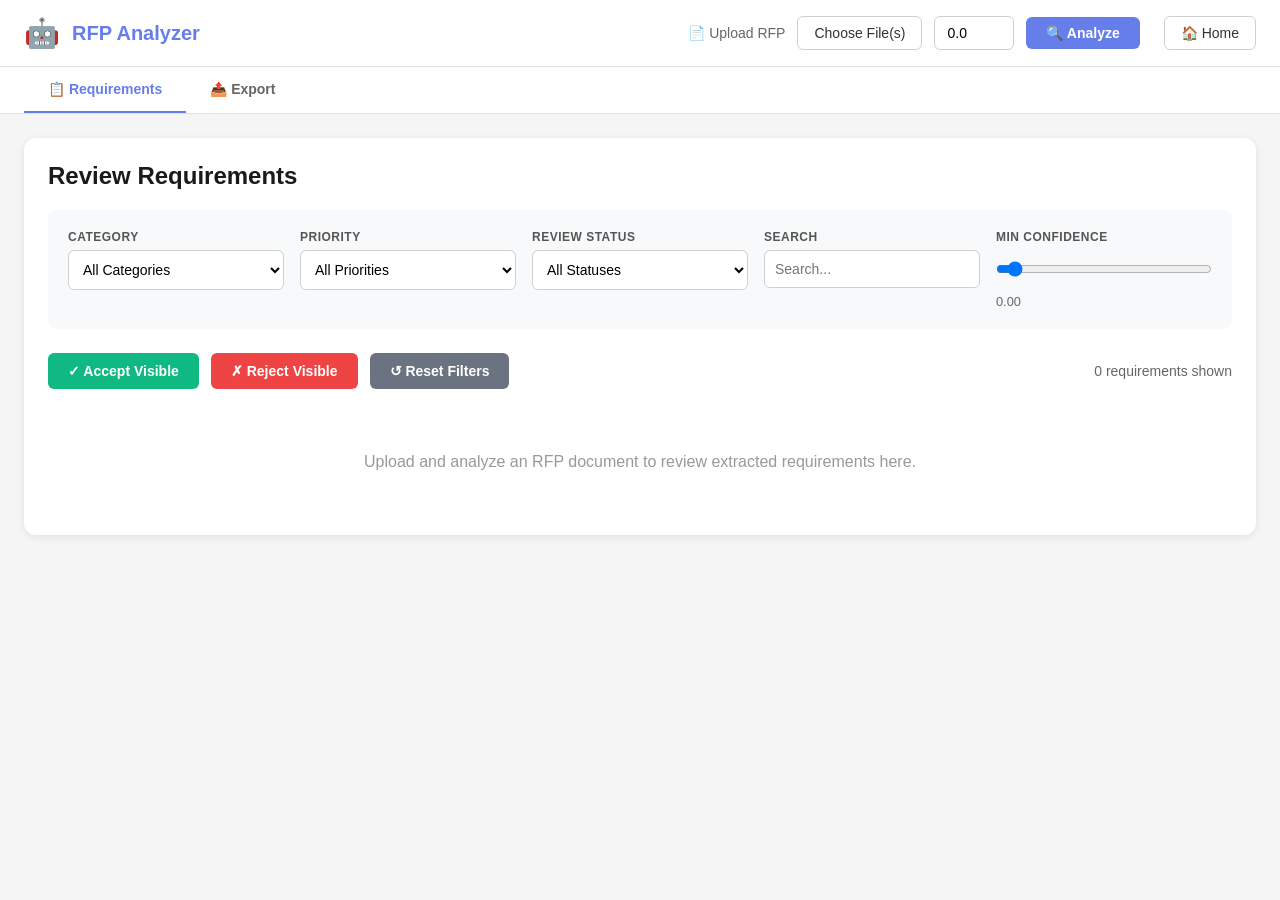
==== commit 400f755f: "pilot: remove scoping-architect module (v0.1.0-pilot) - Delete scoping-architect/ folder (entire mod" ====
--- a/rfp-analyzer/rfp_analyzer_direct.html
+++ b/rfp-analyzer/rfp_analyzer_direct.html
@@ -526,12 +526,6 @@
             <div class="tab-navigation-inner">
                 <button class="tab-btn active" data-tab="requirements">
                     📋 Requirements
-                </button>
-                <button class="tab-btn" data-tab="scoping">
-                    🧩 Scoping Questionnaire
-                </button>
-                <button class="tab-btn" data-tab="architecture">
-                    🏗️ Generate Scope
                 </button>
                 <button class="tab-btn" data-tab="export">
                     📤 Export
@@ -640,148 +634,6 @@
                     </div>
                 </div>
                 
-                <!-- Scoping Questionnaire Tab Content (iframe to Scoping Architect) -->
-                <div id="scoping-tab" class="tab-content" style="display: none;">
-                    <h2 class="page-title">Scoping Questionnaire</h2>
-                    <p style="color: #666; margin-bottom: 16px;">
-                        Configure your architecture preferences below. Once an RFP analysis is complete, use the
-                        <strong>Generate Scope</strong> tab to generate the architecture scope.
-                    </p>
-                    <div id="scopingArchitectStatus" style="display:none; margin-bottom:12px; padding:10px 14px; border-radius:6px; font-size:0.85em;"></div>
-                    <iframe id="scopingArchitectFrame"
-                            src="http://localhost:8001/"
-                            style="width: 100%; height: 820px; border: 1px solid #e0e0e0; border-radius: 8px; background: #fafafa;"
-                            title="Scoping Architect Preferences Form">
-                    </iframe>
-                </div>
-
-                <!-- Generate Scope Tab Content (Phase 1.5 + Phase 2) -->
-                <div id="architecture-tab" class="tab-content" style="display: none;">
-                    <h2 class="page-title">Generate Scope</h2>
-
-                    <!-- Service health notice -->
-                    <div id="scopingHealthBanner" style="display:none; margin-bottom:16px; padding:12px 16px; border-radius:6px; font-size:0.875em;"></div>
-
-                    <!-- Preferences panel (collapsed inline form for quick overrides) -->
-                    <div style="background:#F9FAFB; border:1px solid #E5E7EB; border-radius:10px; padding:20px; margin-bottom:20px;">
-                        <h3 style="font-size:1em; font-weight:600; margin-bottom:14px; color:#1f2328;">Architecture Preferences</h3>
-                        <div style="display:grid; grid-template-columns:repeat(auto-fit, minmax(180px,1fr)); gap:12px;">
-                            <div>
-                                <label style="font-size:0.75em; font-weight:600; color:#555; text-transform:uppercase; letter-spacing:.5px; display:block; margin-bottom:4px;">Build Approach</label>
-                                <select id="pref_approach" style="width:100%; padding:8px 10px; border:1px solid #D1D5DB; border-radius:6px; font-size:0.875em; background:white;">
-                                    <option value="greenfield">Greenfield</option>
-                                    <option value="packaged">Packaged (SAP/ERP)</option>
-                                    <option value="extend">Extend Existing</option>
-                                    <option value="hybrid">Hybrid</option>
-                                </select>
-                            </div>
-                            <div>
-                                <label style="font-size:0.75em; font-weight:600; color:#555; text-transform:uppercase; letter-spacing:.5px; display:block; margin-bottom:4px;">Deployment</label>
-                                <select id="pref_deployment" style="width:100%; padding:8px 10px; border:1px solid #D1D5DB; border-radius:6px; font-size:0.875em; background:white;">
-                                    <option value="cloud">Cloud</option>
-                                    <option value="on_prem">On-Premises</option>
-                                    <option value="hybrid">Hybrid</option>
-                                    <option value="saas">SaaS</option>
-                                </select>
-                            </div>
-                            <div>
-                                <label style="font-size:0.75em; font-weight:600; color:#555; text-transform:uppercase; letter-spacing:.5px; display:block; margin-bottom:4px;">Cloud Provider</label>
-                                <select id="pref_cloud" style="width:100%; padding:8px 10px; border:1px solid #D1D5DB; border-radius:6px; font-size:0.875em; background:white;">
-                                    <option value="">No Preference</option>
-                                    <option value="aws">AWS</option>
-                                    <option value="azure">Azure</option>
-                                    <option value="gcp">GCP</option>
-                                    <option value="ibm_cloud">IBM Cloud</option>
-                                </select>
-                            </div>
-                            <div>
-                                <label style="font-size:0.75em; font-weight:600; color:#555; text-transform:uppercase; letter-spacing:.5px; display:block; margin-bottom:4px;">Compliance</label>
-                                <select id="pref_compliance" style="width:100%; padding:8px 10px; border:1px solid #D1D5DB; border-radius:6px; font-size:0.875em; background:white;" multiple size="3">
-                                    <option value="pci_dss">PCI DSS</option>
-                                    <option value="gdpr">GDPR</option>
-                                    <option value="hipaa">HIPAA</option>
-                                    <option value="soc2">SOC 2</option>
-                                    <option value="iso27001">ISO 27001</option>
-                                    <option value="none">None</option>
-                                </select>
-                            </div>
-                            <div>
-                                <label style="font-size:0.75em; font-weight:600; color:#555; text-transform:uppercase; letter-spacing:.5px; display:block; margin-bottom:4px;">Timeline</label>
-                                <select id="pref_timeline" style="width:100%; padding:8px 10px; border:1px solid #D1D5DB; border-radius:6px; font-size:0.875em; background:white;">
-                                    <option value="">Not specified</option>
-                                    <option value="aggressive">Aggressive (fast)</option>
-                                    <option value="phased">Phased delivery</option>
-                                    <option value="conservative">Conservative</option>
-                                </select>
-                            </div>
-                            <div>
-                                <label style="font-size:0.75em; font-weight:600; color:#555; text-transform:uppercase; letter-spacing:.5px; display:block; margin-bottom:4px;">Project Name</label>
-                                <input type="text" id="pref_project_name" placeholder="e.g. My RFP Platform"
-                                    style="width:100%; padding:8px 10px; border:1px solid #D1D5DB; border-radius:6px; font-size:0.875em;">
-                            </div>
-                        </div>
-                        <div style="margin-top:12px; display:flex; gap:10px; flex-wrap:wrap;">
-                            <button id="generateScopeBtn" class="action-btn" style="background:#667eea; color:white;" disabled>
-                                🏗️ Generate Architecture Scope
-                            </button>
-                            <button id="openBridgeBtn" class="action-btn" style="background:#7c5cd8; color:white;">
-                                🌉 Open RFP-to-GSE Bridge
-                            </button>
-                            <div id="scopingSpinner" style="display:none; align-items:center; gap:8px; font-size:0.875em; color:#667eea;">
-                                <span style="animation:spin 1s linear infinite; display:inline-block;">⏳</span>
-                                Running Phase 1.5 enrichment + Phase 2 architecture design…
-                            </div>
-                        </div>
-                    </div>
-
-                    <!-- Architecture Output -->
-                    <div id="architectureOutput" style="display:none;">
-                        <!-- Summary Cards -->
-                        <div id="archSummaryCards" style="display:grid; grid-template-columns:repeat(auto-fit,minmax(140px,1fr)); gap:12px; margin-bottom:20px;"></div>
-
-                        <!-- Architecture Pattern -->
-                        <div id="archPatternBox" style="background:#EEF2FF; border:1px solid #C7D2FE; border-radius:8px; padding:16px; margin-bottom:20px; display:none;">
-                            <div style="font-size:0.75em; font-weight:600; color:#4338CA; text-transform:uppercase; letter-spacing:.5px; margin-bottom:4px;">Recommended Pattern</div>
-                            <div id="archPatternText" style="font-size:1em; font-weight:600; color:#312E81;"></div>
-                            <div id="archRationaleText" style="font-size:0.875em; color:#4338CA; margin-top:4px;"></div>
-                        </div>
-
-                        <!-- Components Table -->
-                        <div style="margin-bottom:20px;">
-                            <h3 style="font-size:1em; font-weight:600; margin-bottom:12px; color:#1f2328;">Components & Story Points</h3>
-                            <div style="overflow-x:auto; border:1px solid #E5E7EB; border-radius:8px;">
-                                <table id="archComponentsTable" style="width:100%; border-collapse:collapse; min-width:800px;">
-                                    <thead style="background:#F9FAFB;">
-                                        <tr>
-                                            <th style="text-align:left; padding:10px 12px; border-bottom:1px solid #E5E7EB; font-size:0.78em; text-transform:uppercase; color:#6B7280;">Component</th>
-                                            <th style="text-align:left; padding:10px 12px; border-bottom:1px solid #E5E7EB; font-size:0.78em; text-transform:uppercase; color:#6B7280;">Type</th>
-                                            <th style="text-align:left; padding:10px 12px; border-bottom:1px solid #E5E7EB; font-size:0.78em; text-transform:uppercase; color:#6B7280;">Module</th>
-                                            <th style="text-align:left; padding:10px 12px; border-bottom:1px solid #E5E7EB; font-size:0.78em; text-transform:uppercase; color:#6B7280;">Complexity</th>
-                                            <th style="text-align:left; padding:10px 12px; border-bottom:1px solid #E5E7EB; font-size:0.78em; text-transform:uppercase; color:#6B7280;">Story Pts (Lo/Mid/Hi)</th>
-                                            <th style="text-align:left; padding:10px 12px; border-bottom:1px solid #E5E7EB; font-size:0.78em; text-transform:uppercase; color:#6B7280;">Requirements</th>
-                                        </tr>
-                                    </thead>
-                                    <tbody id="archComponentsBody"></tbody>
-                                </table>
-                            </div>
-                        </div>
-
-                        <!-- Risks -->
-                        <div id="archRisksSection" style="display:none; margin-bottom:20px;">
-                            <h3 style="font-size:1em; font-weight:600; margin-bottom:12px; color:#1f2328;">Risks</h3>
-                            <div id="archRisksList"></div>
-                        </div>
-
-                        <!-- Export Architecture -->
-                        <div style="display:flex; gap:10px; flex-wrap:wrap; padding-top:10px; border-top:1px solid #E5E7EB;">
-                            <button id="exportArchMdBtn" class="action-btn" style="background:#059669; color:white;">📄 Architecture Markdown</button>
-                            <button id="exportArchJsonBtn" class="action-btn" style="background:#2563EB; color:white;">🔧 Architecture JSON</button>
-                        </div>
-                    </div>
-
-                    <div id="architectureError" style="display:none; padding:14px; background:#FEF2F2; border:1px solid #FECACA; border-radius:8px; color:#991B1B; font-size:0.875em;"></div>
-                </div>
-
                 <!-- Export Tab Content -->
                 <div id="export-tab" class="tab-content" style="display: none;">
                     <h2 class="page-title">Export</h2>
@@ -1438,17 +1290,6 @@
                             currentJobId = jobId;
                             loadRequirements(jobId);
 
-                            // Enable "Generate Architecture Scope" and pre-fill project name
-                            const genBtn = document.getElementById('generateScopeBtn');
-                            if (genBtn) {
-                                genBtn.disabled = false;
-                                const projInput = document.getElementById('pref_project_name');
-                                if (projInput && !projInput.value) {
-                                    projInput.value = document.getElementById('title').value || 'RFP Analysis';
-                                }
-                            }
-                            // Check scoping architect health
-                            checkScopingHealth();
                         } else if (status.status === 'failed') {
                             clearInterval(interval);
                             errorDiv.textContent = `Analysis failed: ${status.error}`;
@@ -1466,257 +1307,6 @@
                     }
                 }, 1000);
             }
-
-            // ── Phase 1.5 + Phase 2 Integration ────────────────────────────
-
-            let lastArchitectureResult = null;
-
-            async function checkScopingHealth() {
-                const banner = document.getElementById('scopingHealthBanner');
-                if (!banner) return;
-                try {
-                    const resp = await fetch('/api/scoping/health');
-                    if (resp.ok) {
-                        const data = await resp.json();
-                        if (data.status === 'ok') {
-                            banner.style.display = 'none';
-                        } else {
-                            showScopingBanner('warning', '&#9888; Scoping Architect is running but not healthy.');
-                        }
-                    } else {
-                        showScopingBanner('error', '&#9888; Scoping Architect (port 8001) is not running. Start it with <code>python run.py</code> inside <code>scoping-architect/</code> to enable architecture generation.');
-                    }
-                } catch (e) {
-                    showScopingBanner('error', '&#9888; Scoping Architect (port 8001) is not reachable. Start it with <code>python run.py</code> inside <code>scoping-architect/</code>.');
-                }
-            }
-
-            function showScopingBanner(type, message) {
-                const banner = document.getElementById('scopingHealthBanner');
-                if (!banner) return;
-                banner.innerHTML = message;
-                banner.style.display = 'block';
-                if (type === 'error') {
-                    banner.style.background = '#FEF2F2';
-                    banner.style.border = '1px solid #FECACA';
-                    banner.style.borderLeft = '4px solid #EF4444';
-                    banner.style.color = '#991B1B';
-                } else {
-                    banner.style.background = '#FFFBEB';
-                    banner.style.border = '1px solid #FDE68A';
-                    banner.style.borderLeft = '4px solid #F59E0B';
-                    banner.style.color = '#92400E';
-                }
-            }
-
-            function buildRequirementsMarkdown(requirements) {
-                if (!requirements || requirements.length === 0) return '';
-                const lines = [];
-                requirements.forEach((req, idx) => {
-                    const id = req.id || ('REQ-' + String(idx + 1).padStart(3, '0'));
-                    const title = req.title || 'Requirement';
-                    const desc = req.description || '';
-                    const priority = (req.priority || 'must').replace('_', ' ');
-                    const confidence = Number(req.confidence || 0).toFixed(2);
-                    lines.push('## ' + id + ': ' + title);
-                    if (desc) lines.push(desc);
-                    lines.push('Priority: ' + priority);
-                    lines.push('Confidence: ' + Math.round(confidence * 100) + '%');
-                    lines.push('');
-                });
-                return lines.join('
-');
-            }
-
-            async function generateArchitectureScope() {
-                if (!currentJobId || allRequirements.length === 0) {
-                    document.getElementById('architectureError').textContent = 'Please complete an RFP analysis first.';
-                    document.getElementById('architectureError').style.display = 'block';
-                    return;
-                }
-
-                const btn = document.getElementById('generateScopeBtn');
-                const spinner = document.getElementById('scopingSpinner');
-                const outputDiv = document.getElementById('architectureOutput');
-                const archErrorDiv = document.getElementById('architectureError');
-
-                btn.disabled = true;
-                btn.textContent = 'Generating...';
-                spinner.style.display = 'flex';
-                outputDiv.style.display = 'none';
-                archErrorDiv.style.display = 'none';
-
-                const approach = document.getElementById('pref_approach').value;
-                const deployment = document.getElementById('pref_deployment').value;
-                const cloud = document.getElementById('pref_cloud').value;
-                const timeline = document.getElementById('pref_timeline').value;
-                const projectName = document.getElementById('pref_project_name').value || document.getElementById('title').value || 'RFP Analysis';
-                const complianceSelect = document.getElementById('pref_compliance');
-                const compliance = Array.from(complianceSelect.selectedOptions).map(function(o){ return o.value; }).filter(function(v){ return v !== 'none'; });
-
-                const reqMarkdown = buildRequirementsMarkdown(allRequirements.filter(function(r){ return r.review_status !== 'rejected'; }));
-
-                const payload = {
-                    project_name: projectName,
-                    requirements: reqMarkdown,
-                    preferences: {
-                        approach: approach,
-                        deployment: deployment,
-                        cloud: cloud || null,
-                        compliance: compliance,
-                        timeline: timeline || null,
-                        channels: [],
-                        integration: null,
-                        tech_estate: '',
-                        skill_notes: ''
-                    }
-                };
-
-                try {
-                    const resp = await fetch('/api/scoping/analyze', {
-                        method: 'POST',
-                        headers: { 'Content-Type': 'application/json' },
-                        body: JSON.stringify(payload)
-                    });
-
-                    const data = await resp.json();
-
-                    if (!resp.ok) {
-                        throw new Error(data.detail || JSON.stringify(data));
-                    }
-
-                    lastArchitectureResult = data;
-                    renderArchitectureOutput(data);
-
-                } catch (err) {
-                    archErrorDiv.textContent = 'Architecture generation failed: ' + err.message;
-                    archErrorDiv.style.display = 'block';
-                } finally {
-                    btn.disabled = false;
-                    btn.textContent = 'Generate Architecture Scope';
-                    spinner.style.display = 'none';
-                }
-            }
-
-            function renderArchitectureOutput(data) {
-                const outputDiv = document.getElementById('architectureOutput');
-                const artifacts = data.artifacts || {};
-                const summary = data.summary || {};
-                const arch = artifacts.architecture || {};
-                const components = arch.components || [];
-                const risks = arch.risks || [];
-                const archInfo = arch.architecture || {};
-
-                // Summary cards
-                const cardsEl = document.getElementById('archSummaryCards');
-                const cardStyle = 'background:white; border:1px solid #E5E7EB; border-radius:8px; padding:14px 16px; text-align:center;';
-                const labelStyle = 'font-size:0.7em; font-weight:600; color:#6B7280; text-transform:uppercase; letter-spacing:.5px; margin-bottom:4px;';
-                const valStyle = 'font-size:1.4em; font-weight:700; color:#1f2328;';
-                const cards = [
-                    { label: 'Components', value: summary.component_count !== undefined ? summary.component_count : components.length },
-                    { label: 'Story Points (Mid)', value: summary.total_story_points_mid !== undefined ? summary.total_story_points_mid : '?' },
-                    { label: 'Modules', value: summary.module_count !== undefined ? summary.module_count : '?' },
-                    { label: 'Risks', value: summary.risk_count !== undefined ? summary.risk_count : risks.length },
-                    { label: 'Requirements', value: summary.requirements_total !== undefined ? summary.requirements_total : '?' },
-                ];
-                cardsEl.innerHTML = cards.map(function(c) {
-                    return '<div style="' + cardStyle + '"><div style="' + labelStyle + '">' + escapeHtml(c.label) + '</div><div style="' + valStyle + '">' + escapeHtml(String(c.value)) + '</div></div>';
-                }).join('');
-
-                // Architecture pattern
-                if (archInfo.recommended) {
-                    document.getElementById('archPatternText').textContent = archInfo.recommended;
-                    document.getElementById('archRationaleText').textContent = archInfo.rationale || '';
-                    document.getElementById('archPatternBox').style.display = 'block';
-                }
-
-                // Components table
-                const tbody = document.getElementById('archComponentsBody');
-                const complexityColor = { Low: '#059669', Medium: '#D97706', High: '#DC2626' };
-                tbody.innerHTML = components.map(function(c) {
-                    const sp = c.story_point_range || {};
-                    const spStr = (sp.low !== undefined) ? (sp.low + ' / ' + sp.mid + ' / ' + sp.high) : '?';
-                    const reqList = (c.source_requirements || []).join(', ') || '?';
-                    const color = complexityColor[c.complexity] || '#6B7280';
-                    return '<tr>'
-                        + '<td style="padding:10px 12px; border-bottom:1px solid #F3F4F6; font-weight:600; vertical-align:top;">' + escapeHtml(c.name || '') + '</td>'
-                        + '<td style="padding:10px 12px; border-bottom:1px solid #F3F4F6; font-size:0.85em; color:#6B7280; vertical-align:top;">' + escapeHtml(c.type || '') + '</td>'
-                        + '<td style="padding:10px 12px; border-bottom:1px solid #F3F4F6; font-size:0.85em; vertical-align:top;">' + escapeHtml(c.module || '?') + '</td>'
-                        + '<td style="padding:10px 12px; border-bottom:1px solid #F3F4F6; vertical-align:top;"><span style="font-size:0.8em; font-weight:600; color:' + color + '; padding:2px 8px; border-radius:12px; border:1px solid ' + color + ';">' + escapeHtml(c.complexity || '?') + '</span></td>'
-                        + '<td style="padding:10px 12px; border-bottom:1px solid #F3F4F6; font-family:monospace; font-size:0.9em; vertical-align:top;">' + escapeHtml(spStr) + '</td>'
-                        + '<td style="padding:10px 12px; border-bottom:1px solid #F3F4F6; font-size:0.8em; color:#6B7280; vertical-align:top;">' + escapeHtml(reqList) + '</td>'
-                        + '</tr>';
-                }).join('');
-
-                // Risks
-                const risksSection = document.getElementById('archRisksSection');
-                const risksList = document.getElementById('archRisksList');
-                if (risks.length > 0) {
-                    const riskLevelColor = { High: '#DC2626', Medium: '#D97706', Low: '#059669' };
-                    risksList.innerHTML = risks.map(function(r) {
-                        const lc = riskLevelColor[r.level] || '#6B7280';
-                        return '<div style="padding:12px 14px; border:1px solid #E5E7EB; border-left:4px solid ' + lc + '; border-radius:6px; margin-bottom:8px; background:white;">'
-                            + '<div style="display:flex; justify-content:space-between; align-items:flex-start; gap:8px;">'
-                            + '<div style="font-weight:600; font-size:0.9em;">' + escapeHtml(r.risk || r.name || '') + '</div>'
-                            + '<span style="font-size:0.75em; font-weight:600; color:' + lc + '; white-space:nowrap; padding:2px 8px; border:1px solid ' + lc + '; border-radius:10px;">' + escapeHtml(r.level || '') + '</span>'
-                            + '</div>'
-                            + (r.mitigation ? '<div style="font-size:0.85em; color:#4B5563; margin-top:4px;">' + escapeHtml(r.mitigation) + '</div>' : '')
-                            + '</div>';
-                    }).join('');
-                    risksSection.style.display = 'block';
-                } else {
-                    risksSection.style.display = 'none';
-                }
-
-                outputDiv.style.display = 'block';
-            }
-
-            // Export architecture buttons
-            document.getElementById('exportArchMdBtn').addEventListener('click', async function() {
-                if (!lastArchitectureResult) return;
-                const arch = lastArchitectureResult.artifacts && lastArchitectureResult.artifacts.architecture;
-                if (!arch) return;
-                try {
-                    const resp = await fetch('/api/scoping/export/markdown', {
-                        method: 'POST',
-                        headers: { 'Content-Type': 'application/json' },
-                        body: JSON.stringify(arch)
-                    });
-                    if (!resp.ok) throw new Error('Export failed');
-                    const text = await resp.text();
-                    const blob = new Blob([text], { type: 'text/markdown' });
-                    const url = URL.createObjectURL(blob);
-                    const a = document.createElement('a'); a.href = url;
-                    a.download = 'architecture.md'; a.click();
-                    URL.revokeObjectURL(url);
-                } catch (e) { alert('Export failed: ' + e.message); }
-            });
-
-            document.getElementById('exportArchJsonBtn').addEventListener('click', function() {
-                if (!lastArchitectureResult) return;
-                const arch = lastArchitectureResult.artifacts && lastArchitectureResult.artifacts.architecture;
-                if (!arch) return;
-                const blob = new Blob([JSON.stringify(arch, null, 2)], { type: 'application/json' });
-                const url = URL.createObjectURL(blob);
-                const a = document.createElement('a'); a.href = url;
-                a.download = 'architecture.json'; a.click();
-                URL.revokeObjectURL(url);
-            });
-
-            document.getElementById('generateScopeBtn').addEventListener('click', generateArchitectureScope);
-
-            document.getElementById('openBridgeBtn').addEventListener('click', function() {
-                window.open('http://localhost:8001/bridge', '_blank');
-            });
-
-            // Check health when switching to architecture tab
-            document.querySelectorAll('.tab-btn').forEach(function(btn) {
-                btn.addEventListener('click', function() {
-                    if (btn.getAttribute('data-tab') === 'architecture') {
-                        checkScopingHealth();
-                    }
-                });
-            });
         </script>
     </body>
     </html>
